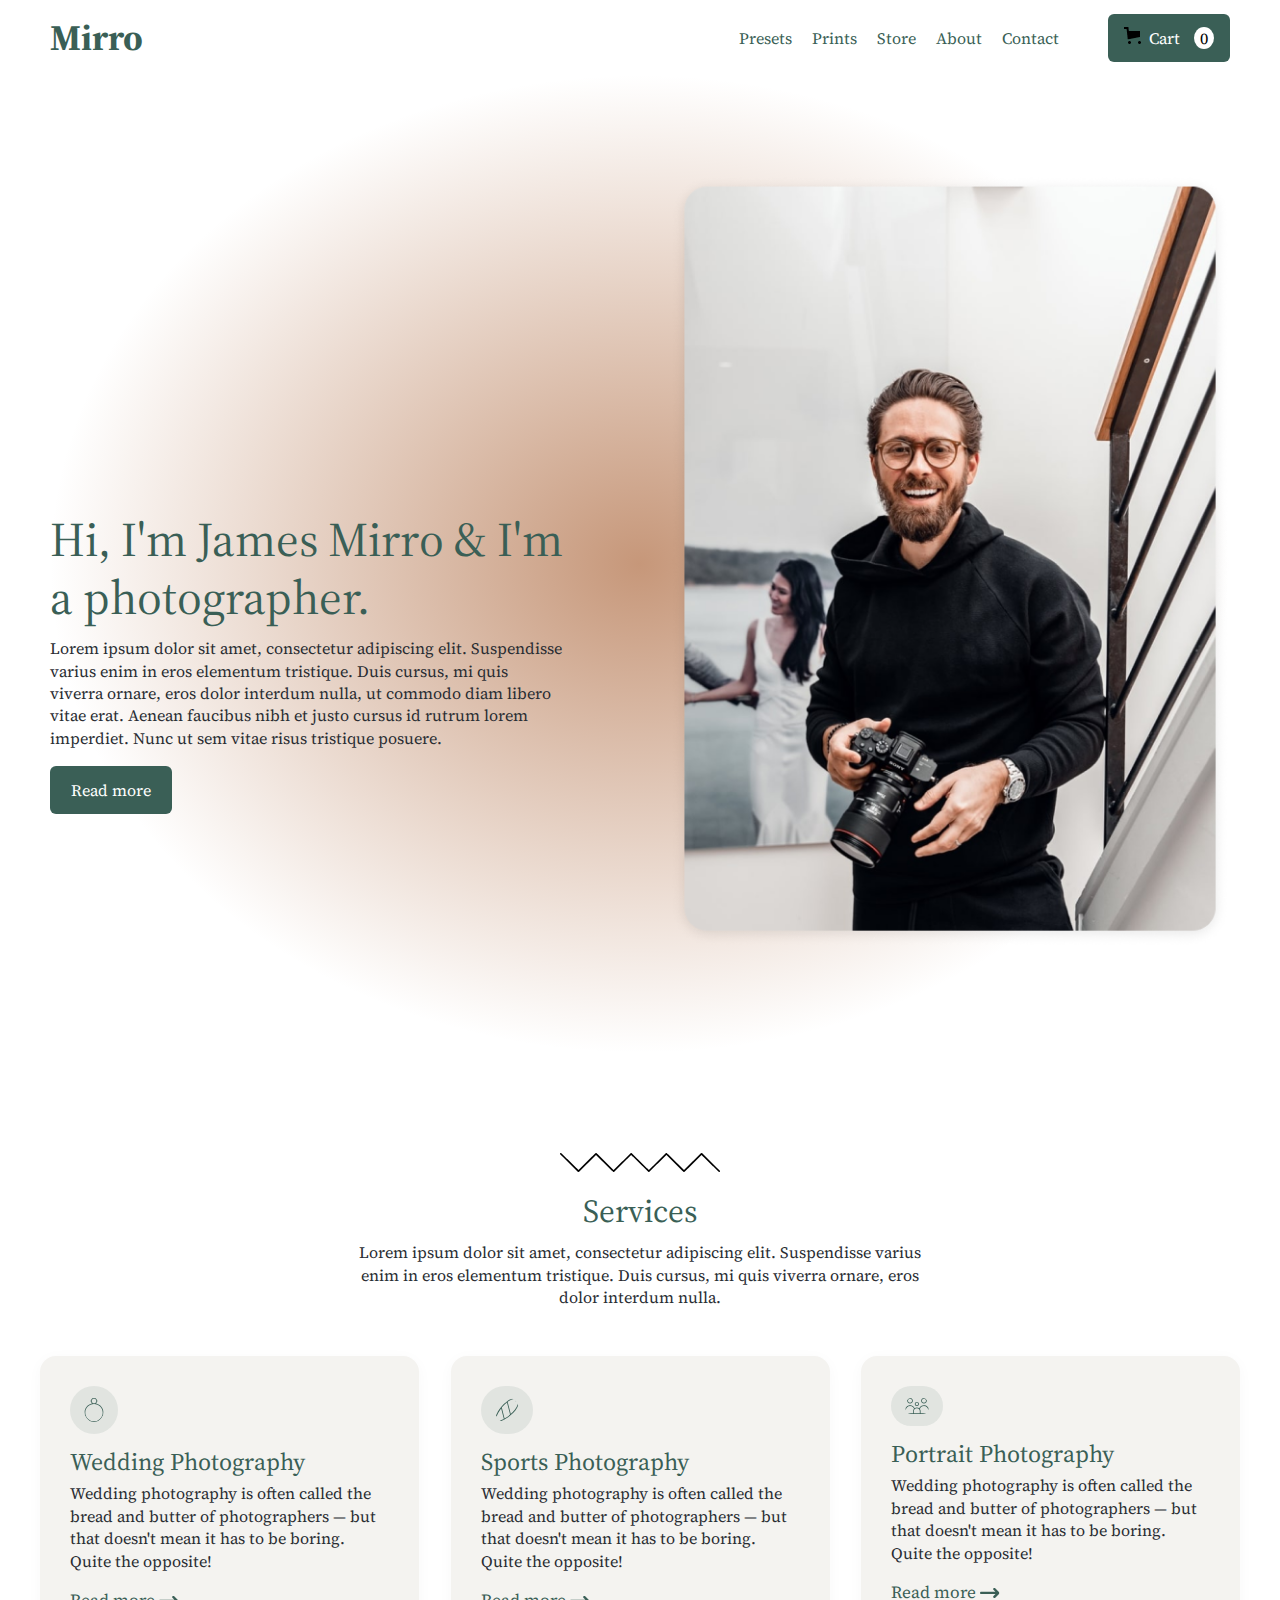
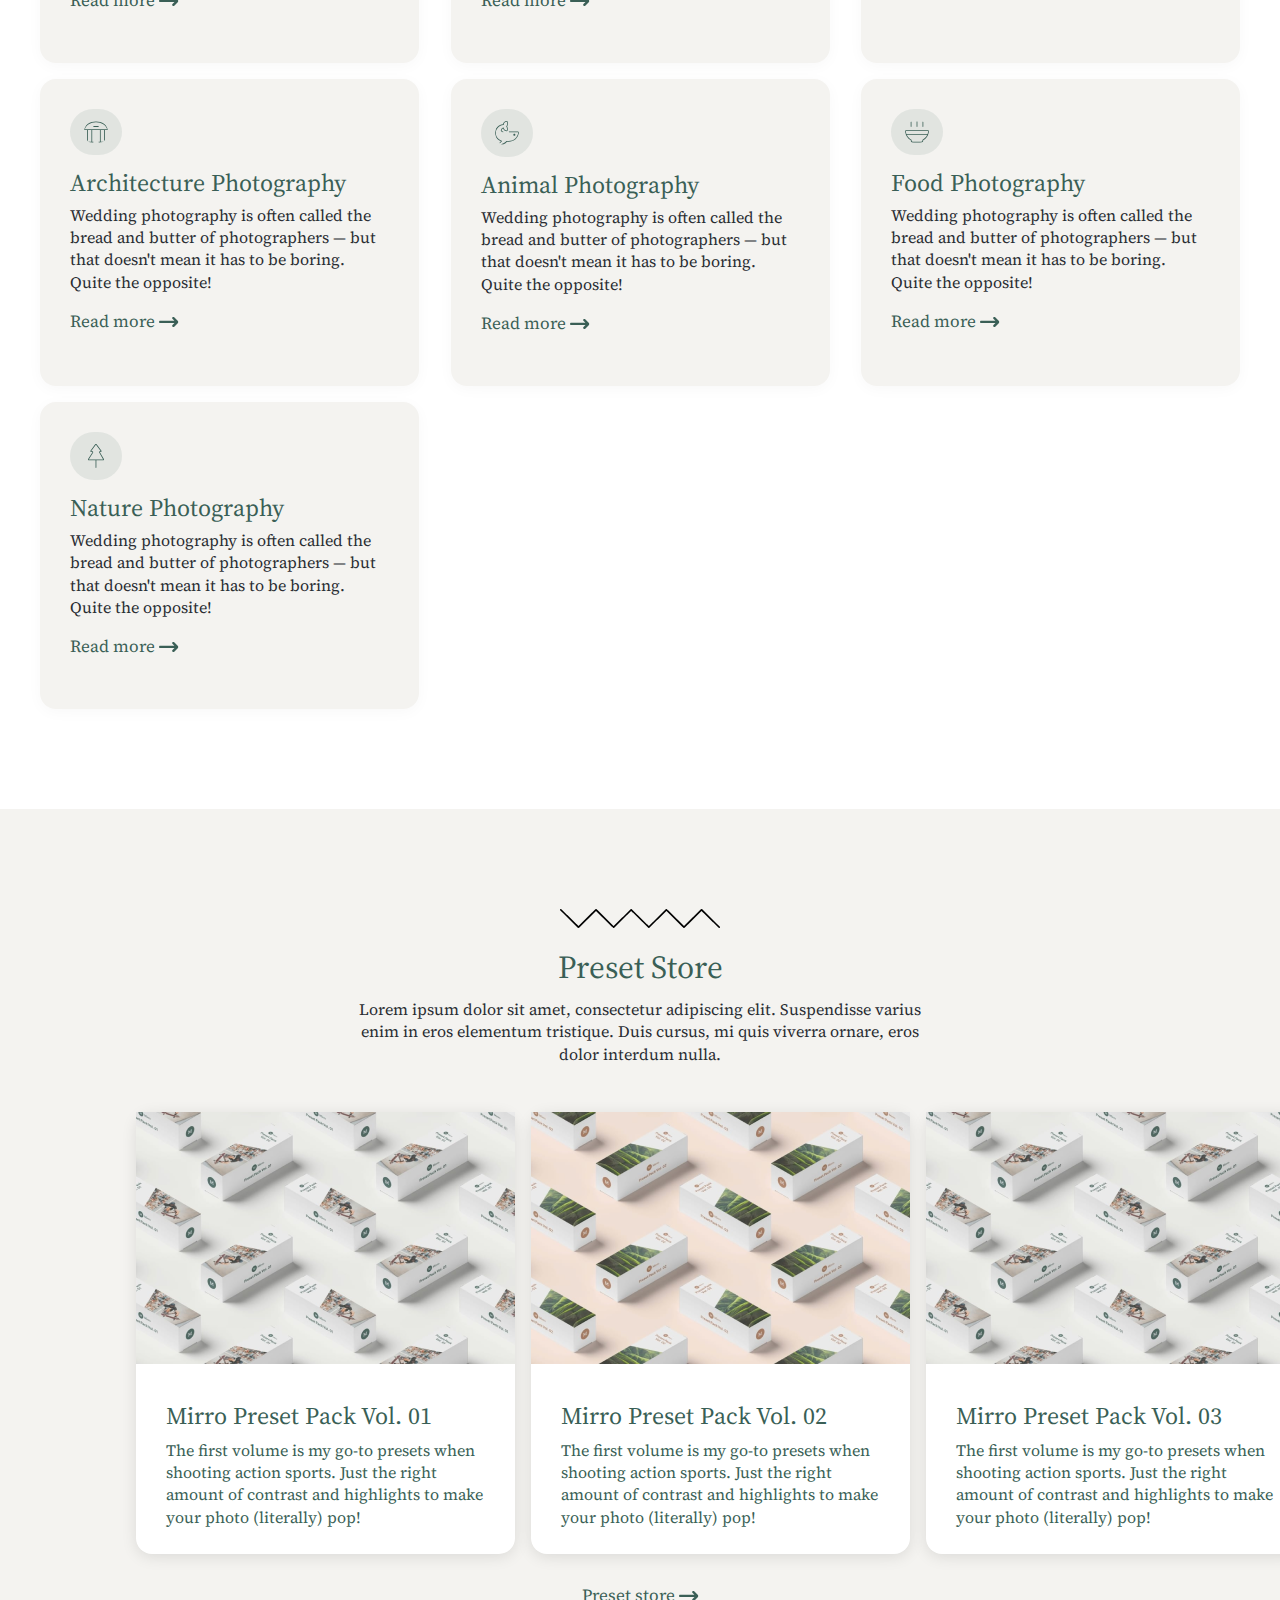
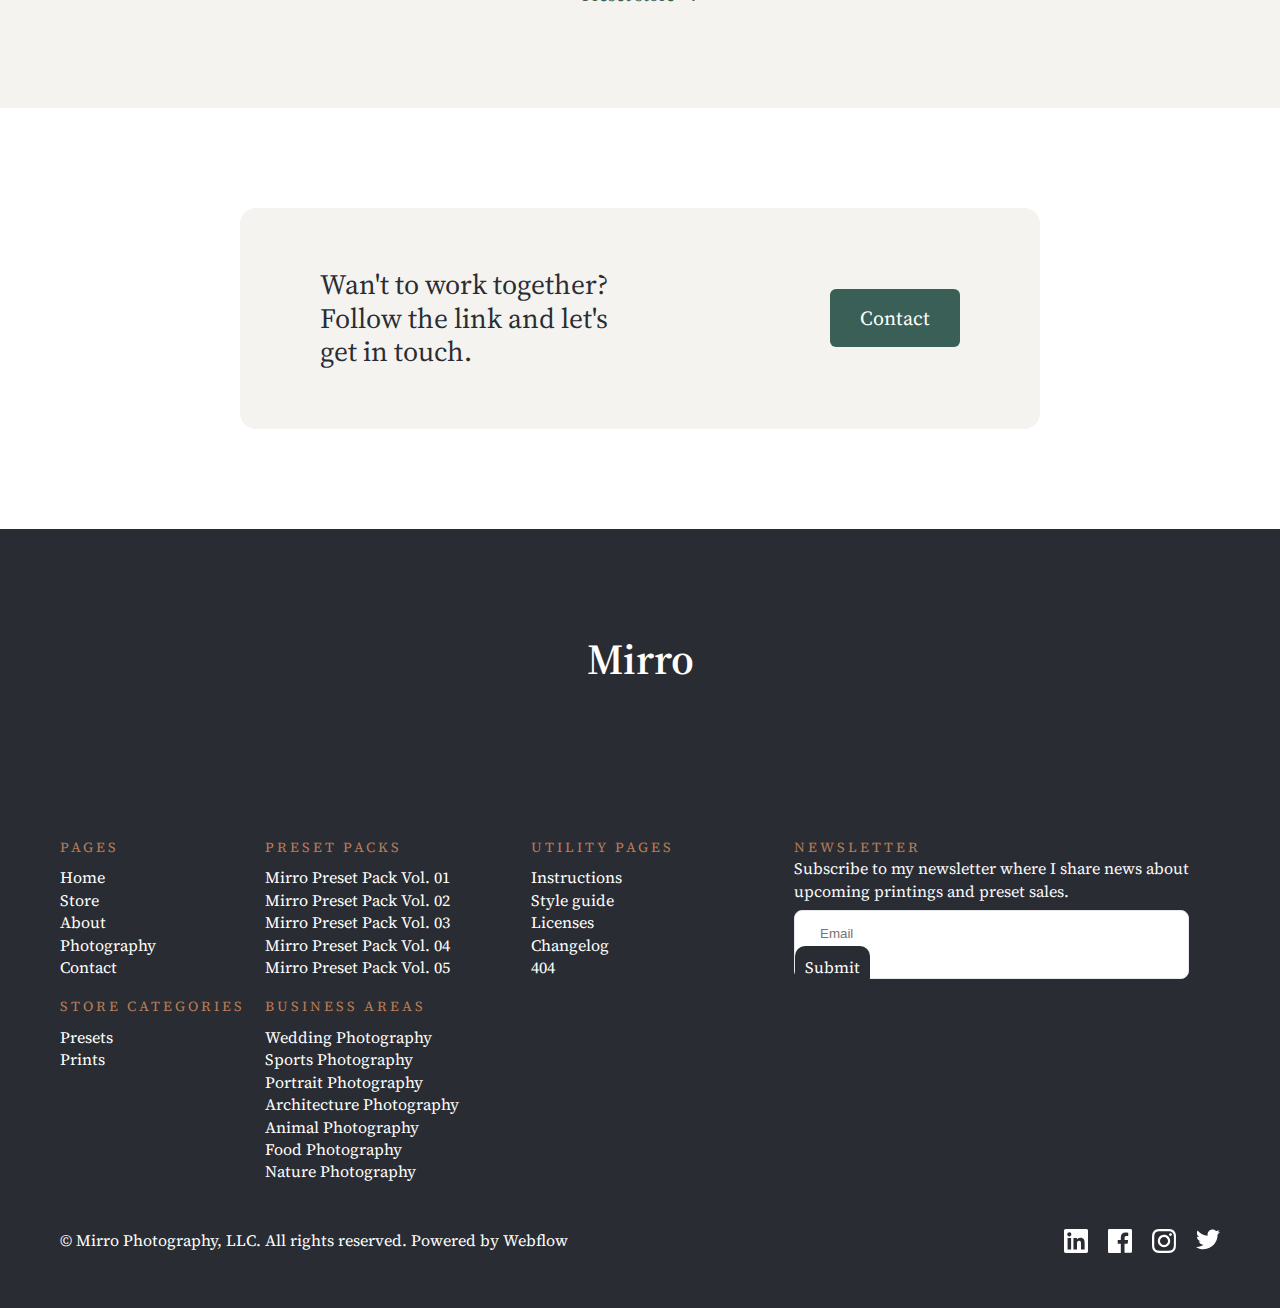
==== index.html @ 20bf705c "first page" ====
<!DOCTYPE html>
<html lang="en">
<head>
    <meta charset="UTF-8">
    <meta http-equiv="X-UA-Compatible" content="IE=edge">
    <meta name="viewport" content="width=device-width, initial-scale=1.0">
    <link rel="stylesheet" href="css/style.css">
    <title>Mirro</title>
</head>
<body>
    
    <div class="header-block wrapper">
        <header class="header-top">
            <div class="logo-txt" title="Mirro - a photographer"><h1>Mirro</h1></div>
            <nav>
                <ul class="menu">
                    <li><a href="#">Presets</a></li>
                    <li><a href="#">Prints</a></li>
                    <li><a href="#">Store</a></li>
                    <li><a href="#">About</a></li>
                    <li><a href="#">Contact</a></li>
                </ul>
            </nav>
            <div class="btn green-btn">
                <a href="#"> <img src="img/icons/cart-icon.png" alt="buy"></a>
                <div class="btn-txt">
                    <h4>Cart</h4>
                    <p>0</p>
                </div>
            </div>
        </header>
        <div class="header-content wrapper">
            <div class="header-content-left">
                <div class="header-content-title">
                    <h1>Hi, I'm James Mirro & I'm a photographer.</h1>
                    <h3>Lorem ipsum dolor sit amet, consectetur adipiscing elit. Suspendisse varius enim in eros elementum tristique. Duis cursus, mi quis viverra ornare, eros dolor interdum nulla, ut commodo diam libero vitae erat. Aenean faucibus nibh et justo cursus id rutrum lorem imperdiet. Nunc ut sem vitae risus tristique posuere.</h3>
                </div>
                <div class="btn green-btn">
                    <a href="#">Read more</a>
                </div>
            </div>
            <div class="header-content-right">
                <div class="header-content-photo"><img src="img/m-photo.png" alt="img"></div>
            </div>
        </div>
    </div>

    <section class="services-block wrapper">
        <div class="services-block-title">
            <div class="services-block-img"><img src="img/icons/line-t.png" alt="line-i"></div>
            <h2>Services</h2>
            <p>Lorem ipsum dolor sit amet, consectetur adipiscing elit. Suspendisse varius enim in eros elementum tristique. Duis cursus, mi quis viverra ornare, eros dolor interdum nulla.</p>
        </div>

        <div class="services-block-cards">
            <div class="services-block-card">
                <div class="card-logo"><img src="img/icons/icon-1.svg" alt="1"></div>
                <div class="card-txt">
                    <h2>Wedding Photography</h2>
                    <p>Wedding photography is often called the bread and butter of photographers — but that doesn't mean it has to be boring. Quite the opposite!</p>
                </div>
                <div class="card-btn">
                    <a href="#">Read more <img src="img/icons/arrow-icon.svg" alt=""></a>
                </div>
            </div>

            <div class="services-block-card">
                <div class="card-logo"><img src="img/icons/icon-2.svg" alt="2"></div>
                <div class="card-txt">
                    <h2>Sports Photography</h2>
                    <p>Wedding photography is often called the bread and butter of photographers — but that doesn't mean it has to be boring. Quite the opposite!</p>
                </div>
                <div class="card-btn">
                    <a href="#">Read more <img src="img/icons/arrow-icon.svg" alt=""></a>
                </div>
            </div>

            <div class="services-block-card">
                <div class="card-logo"><img src="img/icons/icon-3.svg" alt="3"></div>
                <div class="card-txt">
                    <h2>Portrait Photography</h2>
                    <p>Wedding photography is often called the bread and butter of photographers — but that doesn't mean it has to be boring. Quite the opposite!</p>
                </div>
                <div class="card-btn">
                    <a href="#">Read more <img src="img/icons/arrow-icon.svg" alt=""></a>
                </div>
            </div>

            <div class="services-block-card">
                <div class="card-logo"><img src="img/icons/icon-4.svg" alt="4"></div>
                <div class="card-txt">
                    <h2>Architecture Photography</h2>
                    <p>Wedding photography is often called the bread and butter of photographers — but that doesn't mean it has to be boring. Quite the opposite!</p>
                </div>
                <div class="card-btn">
                    <a href="#">Read more <img src="img/icons/arrow-icon.svg" alt=""></a>
                </div>
            </div>

            <div class="services-block-card">
                <div class="card-logo"><img src="img/icons/icon-5.svg" alt="5"></div>
                <div class="card-txt">
                    <h2>Animal Photography</h2>
                    <p>Wedding photography is often called the bread and butter of photographers — but that doesn't mean it has to be boring. Quite the opposite!</p>
                </div>
                <div class="card-btn">
                    <a href="#">Read more <img src="img/icons/arrow-icon.svg" alt=""></a>
                </div>
            </div>

            <div class="services-block-card">
                <div class="card-logo"><img src="img/icons/icon-6.svg" alt="6"></div>
                <div class="card-txt">
                    <h2>Food Photography</h2>
                    <p>Wedding photography is often called the bread and butter of photographers — but that doesn't mean it has to be boring. Quite the opposite!</p>
                </div>
                <div class="card-btn">
                    <a href="#">Read more <img src="img/icons/arrow-icon.svg" alt=""></a>
                </div>
            </div>

            <div class="services-block-card">
                <div class="card-logo"><img src="img/icons/icon-7.svg" alt="7"></div>
                <div class="card-txt">
                    <h2>Nature Photography</h2>
                    <p>Wedding photography is often called the bread and butter of photographers — but that doesn't mean it has to be boring. Quite the opposite!</p>
                </div>
                <div class="card-btn">
                    <a href="#">Read more <img src="img/icons/arrow-icon.svg" alt=""></a>
                </div>
            </div>








        </div>
    </section>

    <section class="store-block">
        <div class="store-block-title">
            <div class="services-block-img"><img src="img/icons/line-t.png" alt="line-i"></div>
            <h2>Preset Store</h2>
            <p>Lorem ipsum dolor sit amet, consectetur adipiscing elit. Suspendisse varius enim in eros elementum tristique. Duis cursus, mi quis viverra ornare, eros dolor interdum nulla.</p>
        </div>
        <div class="store-block-cards">
            <div class="store-block-card">
                <div class="card-img"><img src="img/preset-img.png" alt="img"></div>
                <div class="card-subtitle">
                    <h2>Mirro Preset Pack Vol. 01</h2>
                    <p>The first volume is my go-to presets when shooting action sports. Just the right amount of contrast and highlights to make your photo (literally) pop!</p>
                </div>
            </div>

            <div class="store-block-card">
                <div class="card-img"><img src="img/preset-img2.png" alt="img"></div>
                <div class="card-subtitle">
                    <h2>Mirro Preset Pack Vol. 02</h2>
                    <p>The first volume is my go-to presets when shooting action sports. Just the right amount of contrast and highlights to make your photo (literally) pop!</p>
                </div>
            </div>

            <div class="store-block-card">
                <div class="card-img"><img src="img/preset-img.png" alt="img"></div>
                <div class="card-subtitle">
                    <h2>Mirro Preset Pack Vol. 03</h2>
                    <p>The first volume is my go-to presets when shooting action sports. Just the right amount of contrast and highlights to make your photo (literally) pop!</p>
                </div>
            </div>




        </div>
        <div class="store-block-btn">
            <a href="#">Preset store <img src="img/icons/arrow-icon.svg" alt=""></a>
        </div>
    

    </section>

    <section class="contact-block wrapper">
        <div class="contact-item">
            <div class="contact-item-txt">
                <h2>Wan't to work together? Follow the link and let's get in touch.</h2>
            </div>
            <div class="contact-btn">
                <a href="#">Contact</a>
            </div>
        </div>
    </section>

    <footer class="footer-block">
        <div class="footer-top wrapper">
            <h1>Mirro</h1>
        
        <div class="footer-content wrapper">
            <div class="footer-content">
                <div class="row">
                    <div class="col">
                        <div class="pages">
                            <h3>Pages</h3>
                            <ul>
                                <a href="#">Home</a>
                                <a href="#">Store</a>
                                <a href="#">About</a>
                                <a href="#">Photography</a>
                                <a href="#">Contact</a>
                            </ul>
                        </div>

                        <div class="store">
                            <h3>Store categories</h3>
                            <ul>
                                <a href="#">Presets</a>
                                <a href="#">Prints</a>
                            </ul>
                        </div>
                    </div>
                </div>

                <div class="row">
                    <div class="col">
                        <div class="pages">
                            <h3>Preset packs</h3>
                            <ul>
                                <a href="#">Mirro Preset Pack Vol. 01</a>
                                <a href="#">Mirro Preset Pack Vol. 02</a>
                                <a href="#">Mirro Preset Pack Vol. 03</a>
                                <a href="#">Mirro Preset Pack Vol. 04</a>
                                <a href="#">Mirro Preset Pack Vol. 05</a>
                            </ul>
                        </div>

                        <div class="store">
                            <h3>Business Areas</h3>
                            <ul>
                                <a href="#">Wedding Photography</a>
                                <a href="#">Sports Photography</a>
                                <a href="#">Portrait Photography</a>
                                <a href="#">Architecture Photography</a>
                                <a href="#">Animal Photography</a>
                                <a href="#">Food Photography</a>
                                <a href="#">Nature Photography</a>
                            </ul>
                        </div>
                    </div>
                </div>

                <div class="row">
                    <div class="col">
                        <div class="pages">
                            <h3>Utility Pages</h3>
                            <ul>
                                <a href="#">Instructions</a>
                                <a href="#">Style guide</a>
                                <a href="#">Licenses</a>
                                <a href="#">Changelog</a>
                                <a href="#">404</a>
                            </ul>
                        </div>
                    </div>
                </div>

                <div class="footer-content-search">
                    <div class="search-title">
                        <h2>Newsletter</h2>
                        <p>Subscribe to my newsletter where I share news about <br> upcoming printings and preset sales.</p>
                    </div>
                    <div class="search-btn">
                        <form action="get">
                            <input type="email" name="email" placeholder="Email">
                            <a>Submit</a>
                        </form>
                    </div>
                </div>

            </div>
        </div>
        <div class="footer-content-bottom wrapper">
            <h4>© Mirro Photography, LLC. All rights reserved. Powered by Webflow</h4>
            <div class="footer-links">
                <a href="#"><img src="/img/icons/linkidin.svg" alt="1"></a>
                <a href="#"><img src="/img/icons/fb.svg" alt="2"></a>
                <a href="#"><img src="/img/icons/inst.svg" alt="3"></a>
                <a href="#"><img src="/img/icons/twitter.svg" alt="4"></a>
            </div>
        </div>
    </div>
    </footer>

</body>
</html>
---- css/style.css ----
@import url('https://fonts.googleapis.com/css2?family=Source+Serif+Pro:wght@400;600;700&display=swap');

*,
*::after,
*::before {
    margin: 0;
    padding: 0;
    box-sizing: border-box;
}

body {
    font-family: 'Source Serif Pro', serif;
}

a {
    text-decoration: none;
    color: #FFFFFF;
}

ul, li {
    list-style: none;
}

.wrapper {
    max-width: 1200px;
    margin: 0 auto;
    padding: 0 10px;
}

.header-block {
    background: #fff;
}

.header-top {
    display: flex;
    justify-content: space-between;
    align-items: center;
    padding: 13px 0;
}

.logo-txt h1 {
    color: #3A5F56;
    font-weight: 700;
    font-size: 36px;
    cursor: pointer;
}

nav ul {
    display: flex;
    justify-content: space-between;
    gap: 20px;
    padding: 0 30px 0 577px;
}
li a {
    font-weight: 400;
    font-size: 16px;
    line-height: 16px;
    color: #3A5F56;
}

.btn {
    display: flex;
    justify-content: center;
    align-items: center;
    padding: 13px 18px;
    cursor: pointer;
    max-width: 122px;
    color: #fff;

}

.btn-txt {
    display: flex;
    align-items: center;
    margin-left: 8px;
    gap: 14px;
}

.btn-txt h4 {
    font-weight: 400;
    font-size: 16px;
    line-height: 22px;
}

.btn-txt p {
    color: #000;
    background-color: #FFFFFF;
    border-radius: 100%;
    padding: 0 6px;
}


.green-btn {
    color: #fff;
    background: #3A5F56;
    border-radius: 6px;
    
}

/*header-cont*/


.header-content {
    display: flex;
    justify-content: space-between;
    background: radial-gradient(50% 50% at 50% 50%, rgba(184, 125, 88, 0.8) 0%, rgba(184, 125, 88, 0) 100%);
    padding: 100px 0;
}

.header-content-left, header-content-right {
    width: 45%;
    margin-right: 9%;
}

.header-content-left h1 {
    padding-top: 336px;
    font-weight: 400;
    font-size: 48px;
    line-height: 120%;
    color: #3A5F56;
}

.header-content-left h3 {
    padding-top: 11px;
    padding-bottom: 17px;
    font-weight: 400;
    font-size: 16px;
    line-height: 140%;
    color: #292C32;
}

.header-content-right img {
    max-height: 773px;
}

/*Services*/

.services-block {
    background: #fff;
    padding: 100px 0;
}

.services-block-img {
    margin: 0 auto;
}

.services-block-title, .store-block-title {
    display: flex;
    flex-direction: column;
    align-items: center;
}

.services-block-title h2, .store-block-title h2 {
    margin-top: 15px;
    font-weight: 400;
    font-size: 32px;
    line-height: 120%;
    text-align: center;
    color: #3A5F56;
}

.services-block-title p, .store-block-title p {
    margin-top: 11px;
    font-weight: 400;
    font-size: 16px;
    line-height: 140%;
    text-align: center;
    color: #292C32;
    max-width: 590px;
}

.services-block-cards {
    display: flex;
    justify-content: space-between;
    gap: 16px;
    flex-wrap: wrap;
    margin-top: 47px;
    
}

.services-block-card {
    max-width: 379px;
    display: flex;
    flex-direction: column;
    background: #F4F3F0;
    padding: 30px 30px 50px 30px;
    box-shadow: 0px 3px 15px rgba(0, 0, 0, 0.03);
    border-radius: 16px;
}

.card-logo img {
    padding: 12px 14px;
    background: rgba(58, 95, 86, 0.1);
    border-radius: 24px;
}

.card-txt h2 {
    padding-top: 9px;
    font-weight: 400;
    font-size: 24px;
    line-height: 120%;
    color: #3A5F56;
}

.card-txt p {
    padding-top: 6px;
    font-weight: 400;
    font-size: 16px;
    line-height: 140%;
    color: #292C32;
}
.card-btn {
    padding-top: 17px;
}

.card-btn a, .store-block-btn a {
    font-weight: 400;
    font-size: 17px;
    line-height: 140%;
    color: #3A5F56;
}

/*Store*/

.store-block {
    padding: 100px 136px;
    background: #F4F3F0;
}

.store-block-cards {
    display: flex;
    justify-content: space-between;
    gap: 16px;
}

.store-block-card {
    margin-top: 47px;
    max-width: 379px;
    background: #FFFFFF;
    box-shadow: 0px 3px 15px rgba(0, 0, 0, 0.1);
    border-radius: 16px;
    cursor: pointer;
}

.card-subtitle {
    padding: 30px 30px 26px 30px;
}

.card-subtitle h2 {
    font-weight: 400;
    font-size: 24px;
    line-height: 140%;
    color: #3A5F56;
}

.card-subtitle p {
    margin-top: 6px;
    font-weight: 400;
    font-size: 16px;
    line-height: 140%;
    color: #3A5F56;
}

.store-block-btn {
    margin-top: 30px;
    text-align: center;
}

/*Contact*/

.contact-block {
    padding: 100px 0;
}

.contact-item {
    margin: 0 auto;
    display: flex;
    justify-content: space-between;
    align-items: center;
    background: #F4F3F0;
    border-radius: 16px;
    max-width: 800px;
    padding: 60px 80px;
}

.contact-item-txt h2 {
    font-weight: 400;
    font-size: 28px;
    line-height: 120%;
    color: #292C32;
    max-width: 313px;
}

.contact-btn {
    color: #fff;
    background: #3A5F56;
    border-radius: 6px;
    padding: 15px 30px;
    cursor: pointer;
}

.contact-btn a {
    color: #FFFFFF;
    font-weight: 400;
    font-size: 20px;
    line-height: 140%;
    text-align: center;
    
}

/*footer*/

.footer-block {
    background: #292C32;
    padding: 100px 0 50px 0;
}

.footer-top h1 {
    color: #FFFFFF;
    font-size: 43px;
    font-weight: 600;
    text-align: center;
}

.footer-content {
    margin-top: 75px;
    display: flex;
    gap: 20px;
}

.row {
    display: flex;
    
}

.col ul {
    display: flex;
    flex-direction: column;
    padding-bottom: 19px;
    padding-right: 52px;
}

footer h3 {
    padding-bottom: 9px;
    font-weight: 400;
    font-size: 14px;
    line-height: 140%;
    letter-spacing: 3px;
    text-transform: uppercase;
    color: #B87D58;
}

footer ul a {
    font-weight: 400;
    font-size: 16px;
    line-height: 140%;
    color: #FFFFFF;
}

.footer-content-search {
    margin-left: 100px;
}

.search-title h2 {
    font-weight: 400;
    font-size: 14px;
    line-height: 140%;
    letter-spacing: 3px;
    text-transform: uppercase;
    color: #B87D58;
}

.search-title p {
    font-weight: 400;
    font-size: 16px;
    line-height: 140%;
    color: #FAFAFC;
}

.search-btn {
    margin-top: 8px;
    width: 100%;
    background: #fff;
    border: 1px solid #E5E7EB;
    border-radius: 8px;
}

.search-btn input {
    outline: none;
    width: 80%;
    border: transparent;
    border-radius: 8px;
    padding: 15px 10px 15px 25px;
}

.search-btn a {
    background: #292C32;
    border-radius: 10px;
    color: #FFFFFF;
    padding: 10px 10px;
    cursor: pointer;
}

.footer-content-bottom {
    margin-top: 27px;
    display: flex;
    justify-content: space-between;
}

.footer-content-bottom h4 {
    font-weight: 400;
    font-size: 16px;
    line-height: 140%;
    color: #FFFFFF;
}

.footer-links {
    display: flex;
    gap: 20px;
}
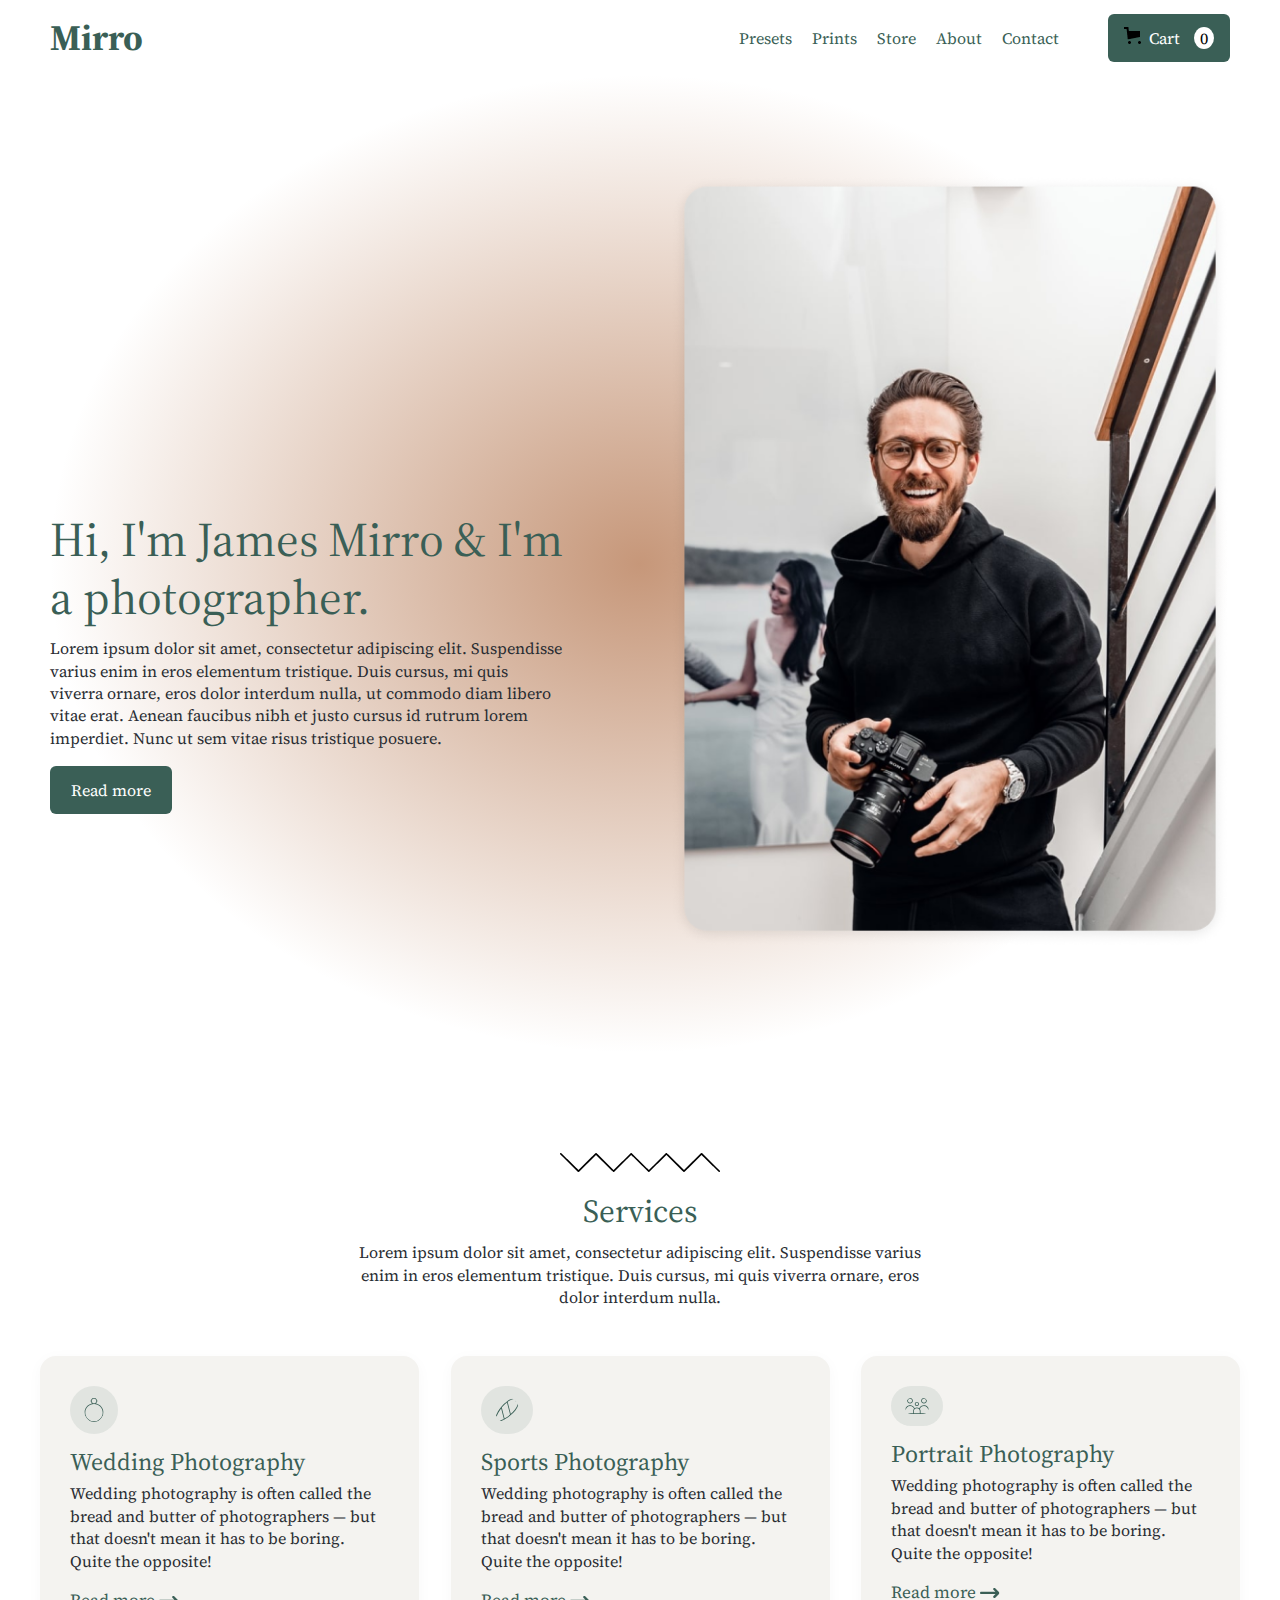
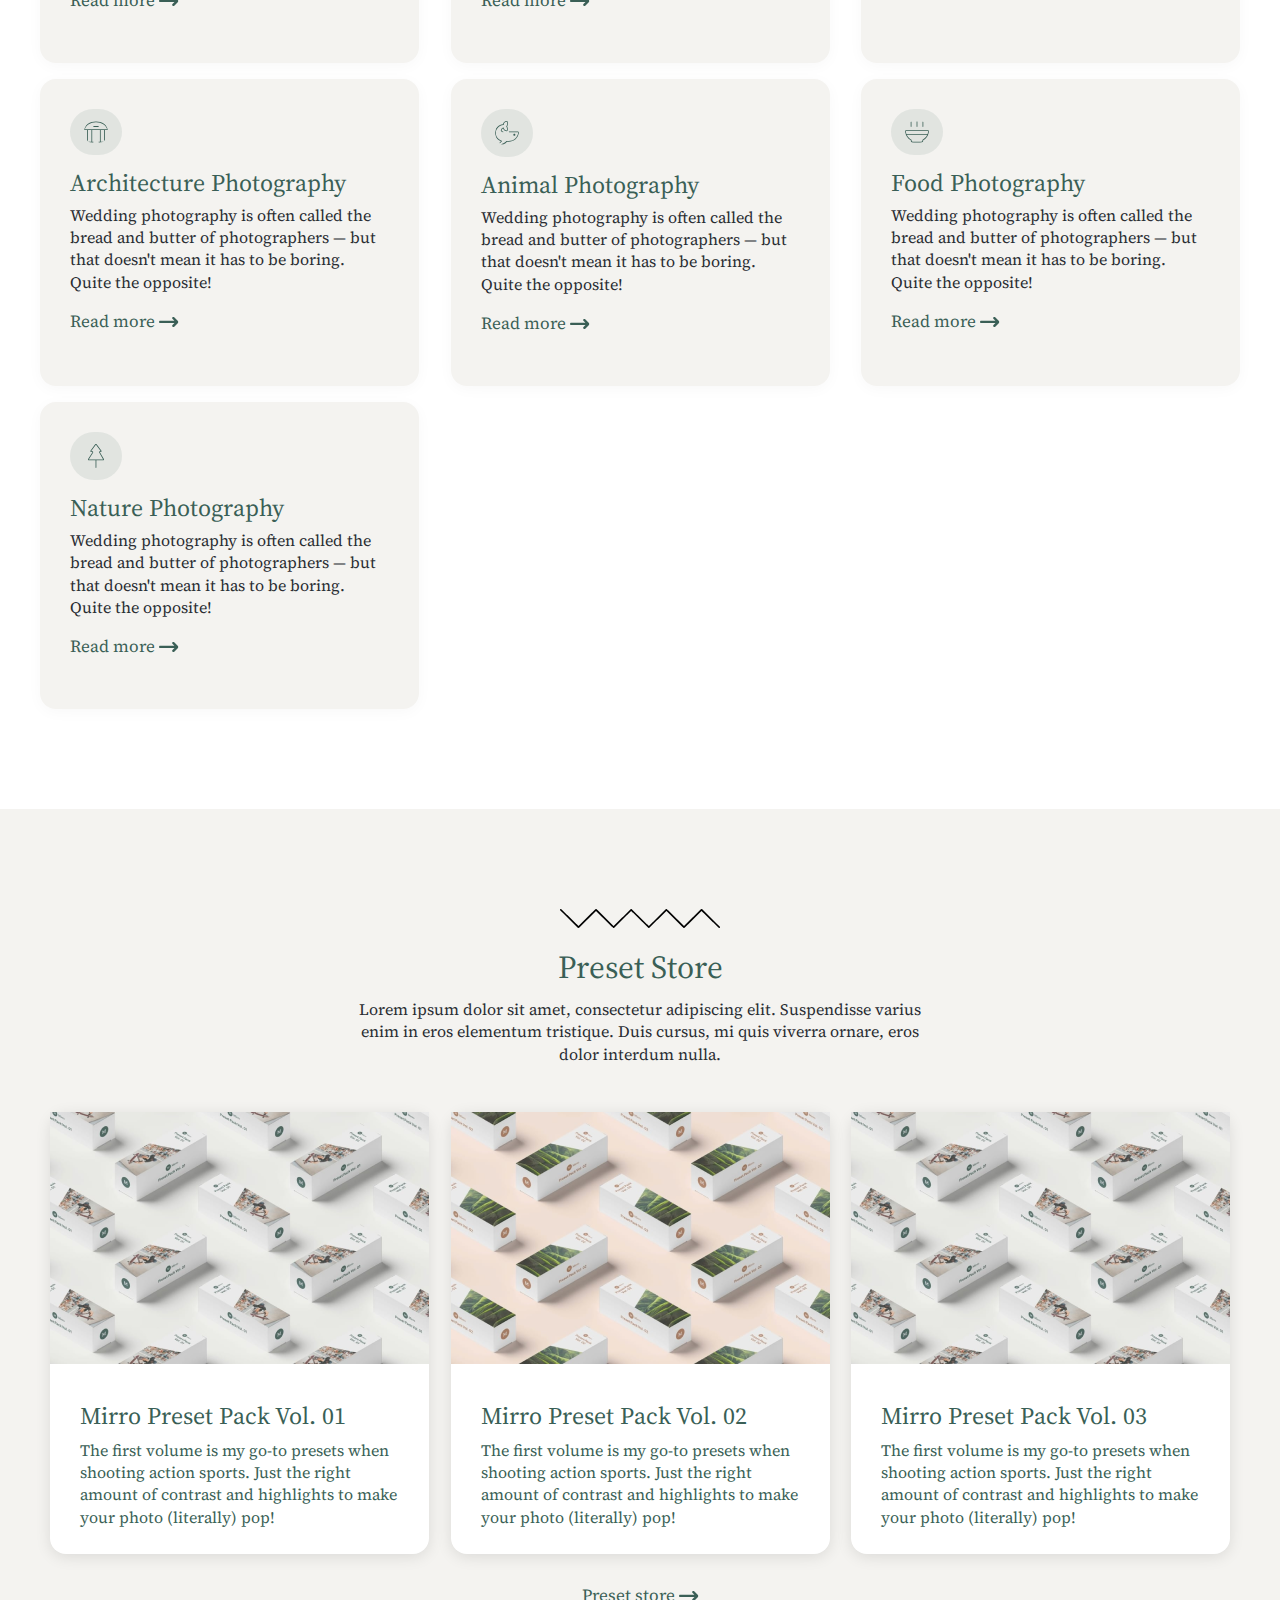
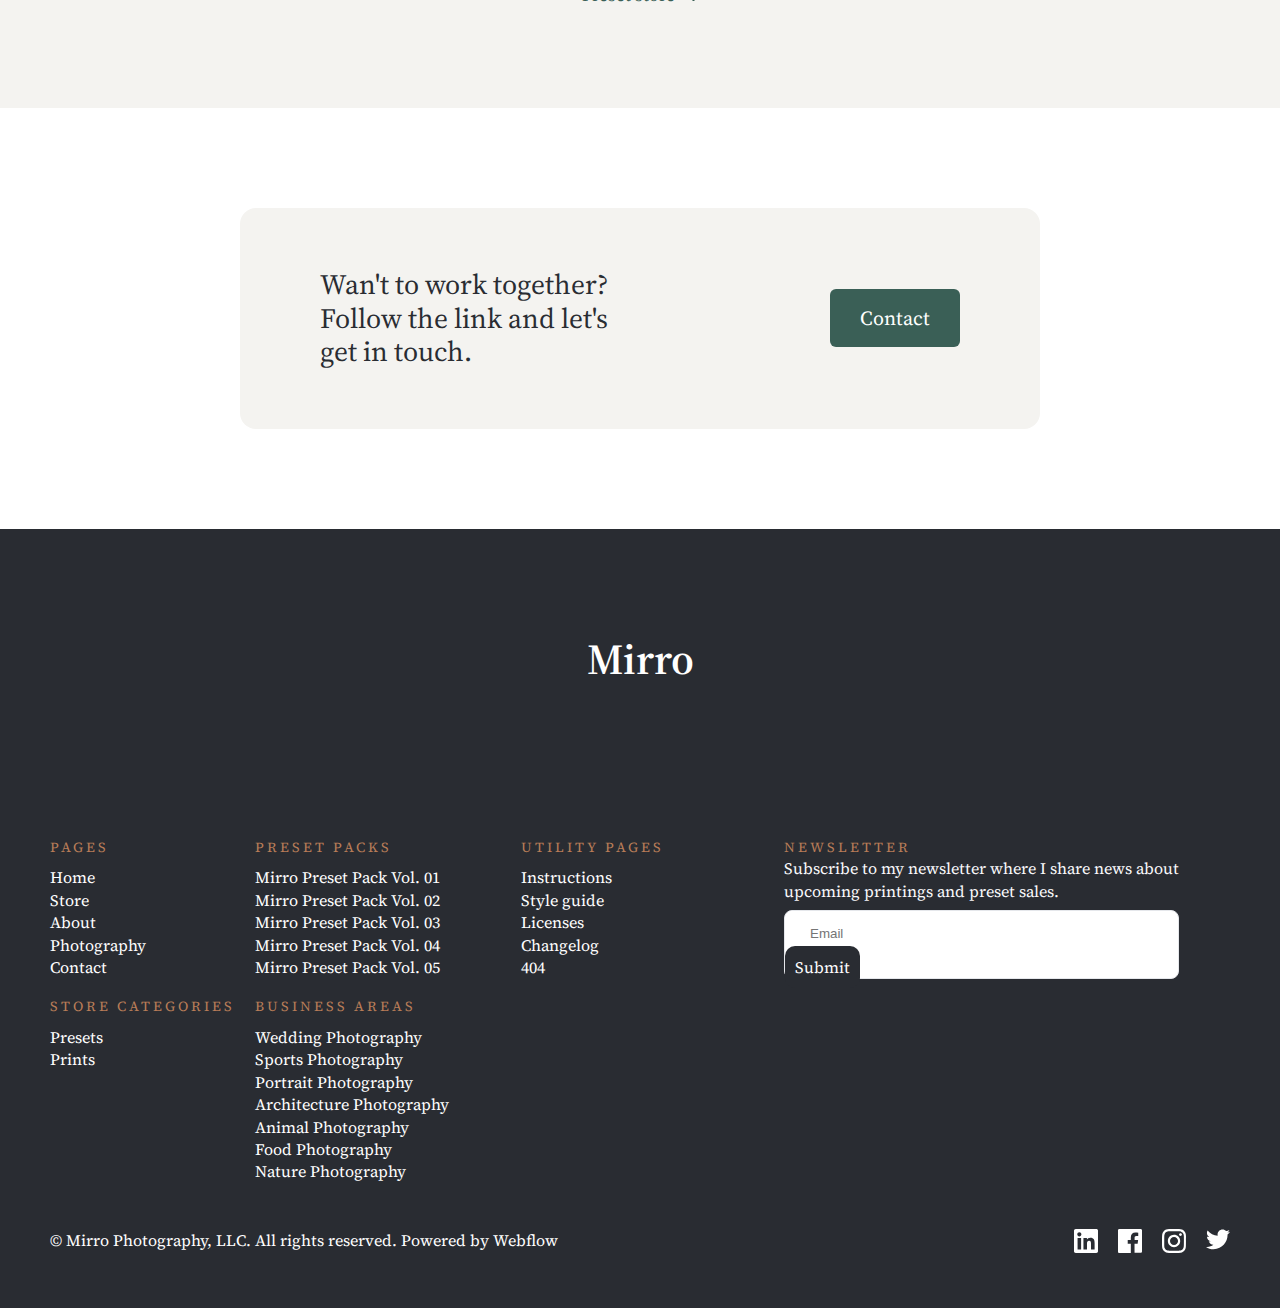
==== commit badce2d3: "adaptiv" ====
--- a/index.html
+++ b/index.html
@@ -5,6 +5,7 @@
     <meta http-equiv="X-UA-Compatible" content="IE=edge">
     <meta name="viewport" content="width=device-width, initial-scale=1.0">
     <link rel="stylesheet" href="css/style.css">
+    <link rel="stylesheet" href="css/adaptiv.css">
     <title>Mirro</title>
 </head>
 <body>
@@ -29,6 +30,7 @@
                 </div>
             </div>
         </header>
+
         <div class="header-content wrapper">
             <div class="header-content-left">
                 <div class="header-content-title">
@@ -45,6 +47,8 @@
         </div>
     </div>
 
+    
+
     <section class="services-block wrapper">
         <div class="services-block-title">
             <div class="services-block-img"><img src="img/icons/line-t.png" alt="line-i"></div>
@@ -129,24 +133,16 @@
                     <a href="#">Read more <img src="img/icons/arrow-icon.svg" alt=""></a>
                 </div>
             </div>
-
-
-
-
-
-
-
-
         </div>
     </section>
-
-    <section class="store-block">
+    
+    <section class="store-block ">
         <div class="store-block-title">
             <div class="services-block-img"><img src="img/icons/line-t.png" alt="line-i"></div>
             <h2>Preset Store</h2>
             <p>Lorem ipsum dolor sit amet, consectetur adipiscing elit. Suspendisse varius enim in eros elementum tristique. Duis cursus, mi quis viverra ornare, eros dolor interdum nulla.</p>
         </div>
-        <div class="store-block-cards">
+        <div class="store-block-cards wrapper">
             <div class="store-block-card">
                 <div class="card-img"><img src="img/preset-img.png" alt="img"></div>
                 <div class="card-subtitle">
@@ -170,16 +166,10 @@
                     <p>The first volume is my go-to presets when shooting action sports. Just the right amount of contrast and highlights to make your photo (literally) pop!</p>
                 </div>
             </div>
-
-
-
-
         </div>
         <div class="store-block-btn">
             <a href="#">Preset store <img src="img/icons/arrow-icon.svg" alt=""></a>
         </div>
-    
-
     </section>
 
     <section class="contact-block wrapper">
@@ -193,8 +183,9 @@
         </div>
     </section>
 
+
     <footer class="footer-block">
-        <div class="footer-top wrapper">
+        <div class="footer-top">
             <h1>Mirro</h1>
         
         <div class="footer-content wrapper">
@@ -292,5 +283,6 @@
     </div>
     </footer>
 
+ 
 </body>
 </html>--- a/css/style.css
+++ b/css/style.css
@@ -223,7 +223,7 @@
 /*Store*/
 
 .store-block {
-    padding: 100px 136px;
+    padding: 100px 0;
     background: #F4F3F0;
 }
 
@@ -417,4 +417,7 @@
 .footer-links {
     display: flex;
     gap: 20px;
-}+}
+
+
+@media (max-width: )--- a/css/adaptiv.css
+++ b/css/adaptiv.css
@@ -0,0 +1,305 @@
+@media (max-width: 1024px) {
+
+    .wrapper {
+        padding: 0 50px;
+    }
+
+    .header-top {
+    display: flex;
+    flex-direction: column;
+    align-items: center;
+    justify-content: center;
+    }
+    
+    nav ul {
+        display: flex;
+        align-items: center;
+        padding: 20px 0 25px 0;
+        margin: 0 auto;
+    }
+
+    .header-content {
+        display: flex;
+        padding: 20px 0;
+    }
+
+    .header-content-left, header-content-right {
+        width: 50%;
+    }
+
+    .header-content-left h1 {
+        padding-top: 90px;
+        font-weight: 400;
+        font-size: 48px;
+        line-height: 120%;
+        color: #3A5F56;
+    }
+
+    .header-content-right img {
+        max-height: 473px;
+    }
+
+    .services-block-title {
+        padding-top: 45px;
+    }
+
+    .services-block-cards {
+        display: flex;
+        justify-content: center;
+        gap: 16px;
+        flex-wrap: wrap;
+        margin-top: 37px;
+        padding: 50px 0;
+    }
+
+    .store-block-cards {
+        display: flex;
+        flex-direction: column;
+        align-items: center;
+    }
+
+    .store-block-card {
+        max-width: 450px;
+    }
+
+    .store-block-card img {
+        width: 100%;
+    }
+
+    .contact-item {
+        max-width: 100%;
+        margin: 40px 0;
+    }
+
+    .contact-item-txt h2 {
+        max-width: 450px;
+    }
+
+    .footer-block {
+        padding: 25px 0;
+    }
+
+    .footer-content {
+        margin-top: 20px;
+    }
+
+    .footer-content-search {
+        margin-left: 30px;
+    }
+
+    .search-btn input {
+        width: 70%;
+    }
+
+
+
+}
+
+
+@media (max-width: 768px) {
+
+    .header-content {
+        background: radial-gradient(30% 30% at 70% 70%, rgba(184, 125, 88, 0.8) 0%, rgba(184, 125, 88, 0) 100%);
+    }
+
+    .header-content-left h1 {
+        font-weight: 400;
+        font-size: 34px;
+        line-height: 100%;
+        color: #3A5F56;
+        padding-top: 0;
+    }
+
+    .header-content-right img {
+        max-width: 250px;
+    }
+
+    .store-block {
+        padding: 50px 0;
+    }
+    
+    .store-block-card {
+        max-width: 370px;
+    }
+
+    .col {
+        display: flex;
+        flex-direction: row;
+    }
+
+    .footer-content-search {
+        margin: 0;
+    }
+
+    .footer-content {
+        display: flex;
+        flex-direction: column;
+    }
+
+    .search-btn {
+        width: 60%;
+    }
+
+    .search-btn input {
+        width: 80%;
+    }
+
+    .contact-item {
+        padding: 60px 70px;
+    }
+
+    .contact-item-txt h2 {
+        font-size: 25px;
+        margin-right: 20px;
+    }
+}
+
+@media (max-width: 450px) and (min-width: 320px){
+
+    .wrapper {
+        padding: 0 10px;
+    }
+
+    .header-content {
+        display: flex;
+        flex-direction: column;
+    }
+
+    .header-content-left, header-content-right {
+        width: 100%;
+        margin-top: 15px;
+    }
+
+    .header-content-left h1 {
+        font-weight: 400;
+        font-size: 24px;
+        line-height: 100%;
+        color: #3A5F56;
+        padding-top: 0;
+        text-align: center;
+    }
+
+    .header-content-left h3 {
+        padding-top: 11px;
+        padding-bottom: 20px;
+        font-size: 16px;
+        line-height: 115%;
+        color: #292C32;
+    }
+
+    .header-content-right {
+        margin: 0 auto;
+    }
+
+    .header-content-right img {
+        margin-top: 20px;
+    }
+
+    .btn {
+        margin: 0 auto;
+        padding: 8px 10px;
+    }
+
+    .btn-txt h4 {
+        font-size: 14px;
+    }
+
+    .header-content {
+        background: radial-gradient(45% 30% at 50% 70%, rgba(184, 125, 88, 0.8) 0%, rgba(184, 125, 88, 0) 100%);
+    }
+
+    .services-block-title h2, .store-block-title h2 {
+        font-size: 26px;
+    }
+    
+    .services-block-title p, .store-block-title p {
+        margin-top: 10px;
+        font-size: 14px;
+        line-height: 110%;
+        text-align: center;
+        color: #292C32;
+    }
+
+    .services-block-cards {
+        margin: 0;
+    }
+
+    .services-block-card {
+        max-width: 340px;
+        padding: 30px;
+    }
+
+    .card-txt h2 {
+        font-size: 20px;
+    }
+
+    .card-txt p {
+        font-size: 14px;
+        line-height: 130%;
+    }
+
+    .card-btn a, .store-block-btn a {
+        font-size: 15px;
+        line-height: 110%;
+    }
+
+    .store-block {
+        padding: 50px 0;
+    }
+
+    .store-block-card {
+        max-width: 350px;
+    }
+
+    .card-subtitle {
+        padding: 20px;
+    }
+
+    .card-subtitle h2 {
+        font-size: 22px;
+    }
+    
+    .card-subtitle p {
+        font-size: 15px;
+        line-height: 135%;
+    }
+
+    .contact-item {
+        display: flex;
+        flex-direction: column;
+        padding: 20px;
+    }
+
+    .contact-item-txt h2 {
+        font-size: 25px;
+        margin: 0;
+    }
+
+    .contact-btn {
+        margin-top: 15px;
+        padding: 10px 15px
+    }
+
+    .contact-btn a {
+        font-size: 16px;
+    }
+
+    .footer-top h1 {
+        padding-top: 20px;
+        font-size: 34px;
+        font-weight: 500;
+    }
+
+    .search-btn {
+        width: 100%;
+    }
+
+    .search-btn input {
+        width: 75%;
+    }
+
+    .footer-content-bottom {
+        padding-bottom: 25px;
+    }
+
+}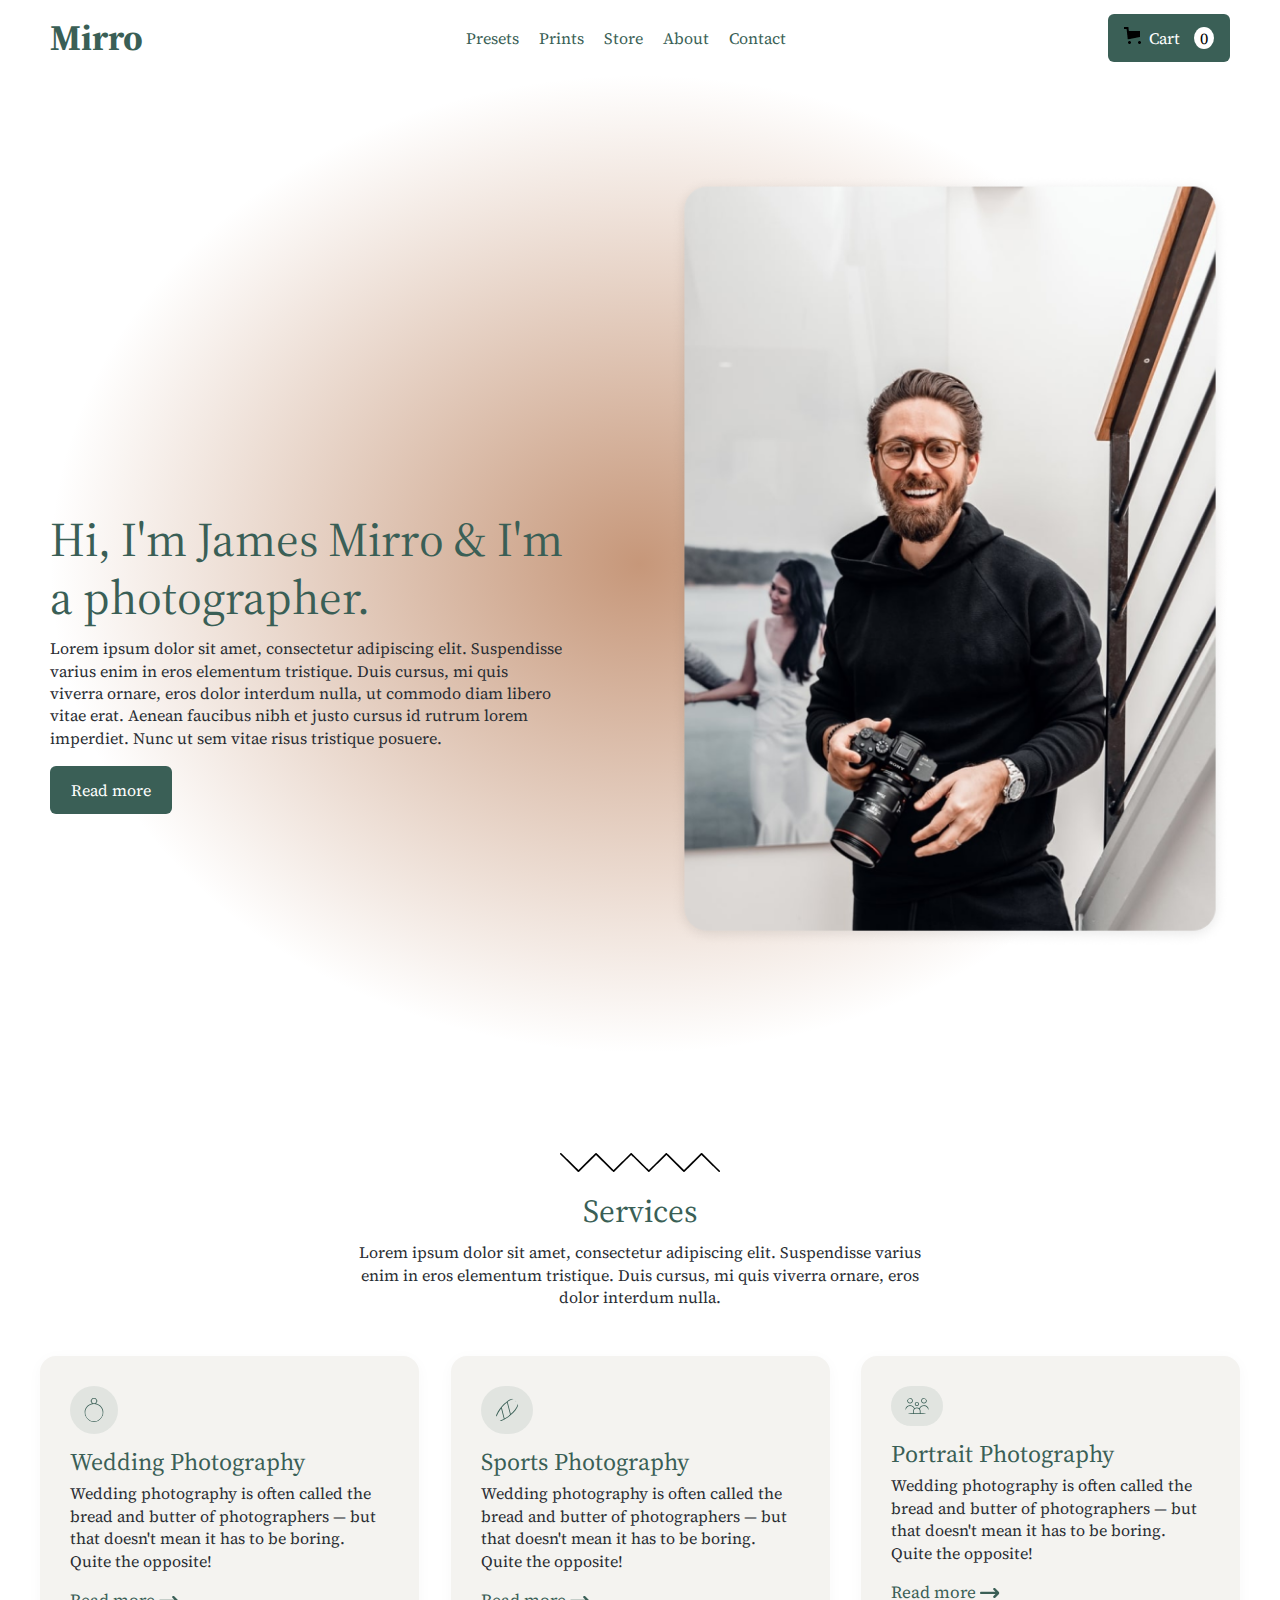
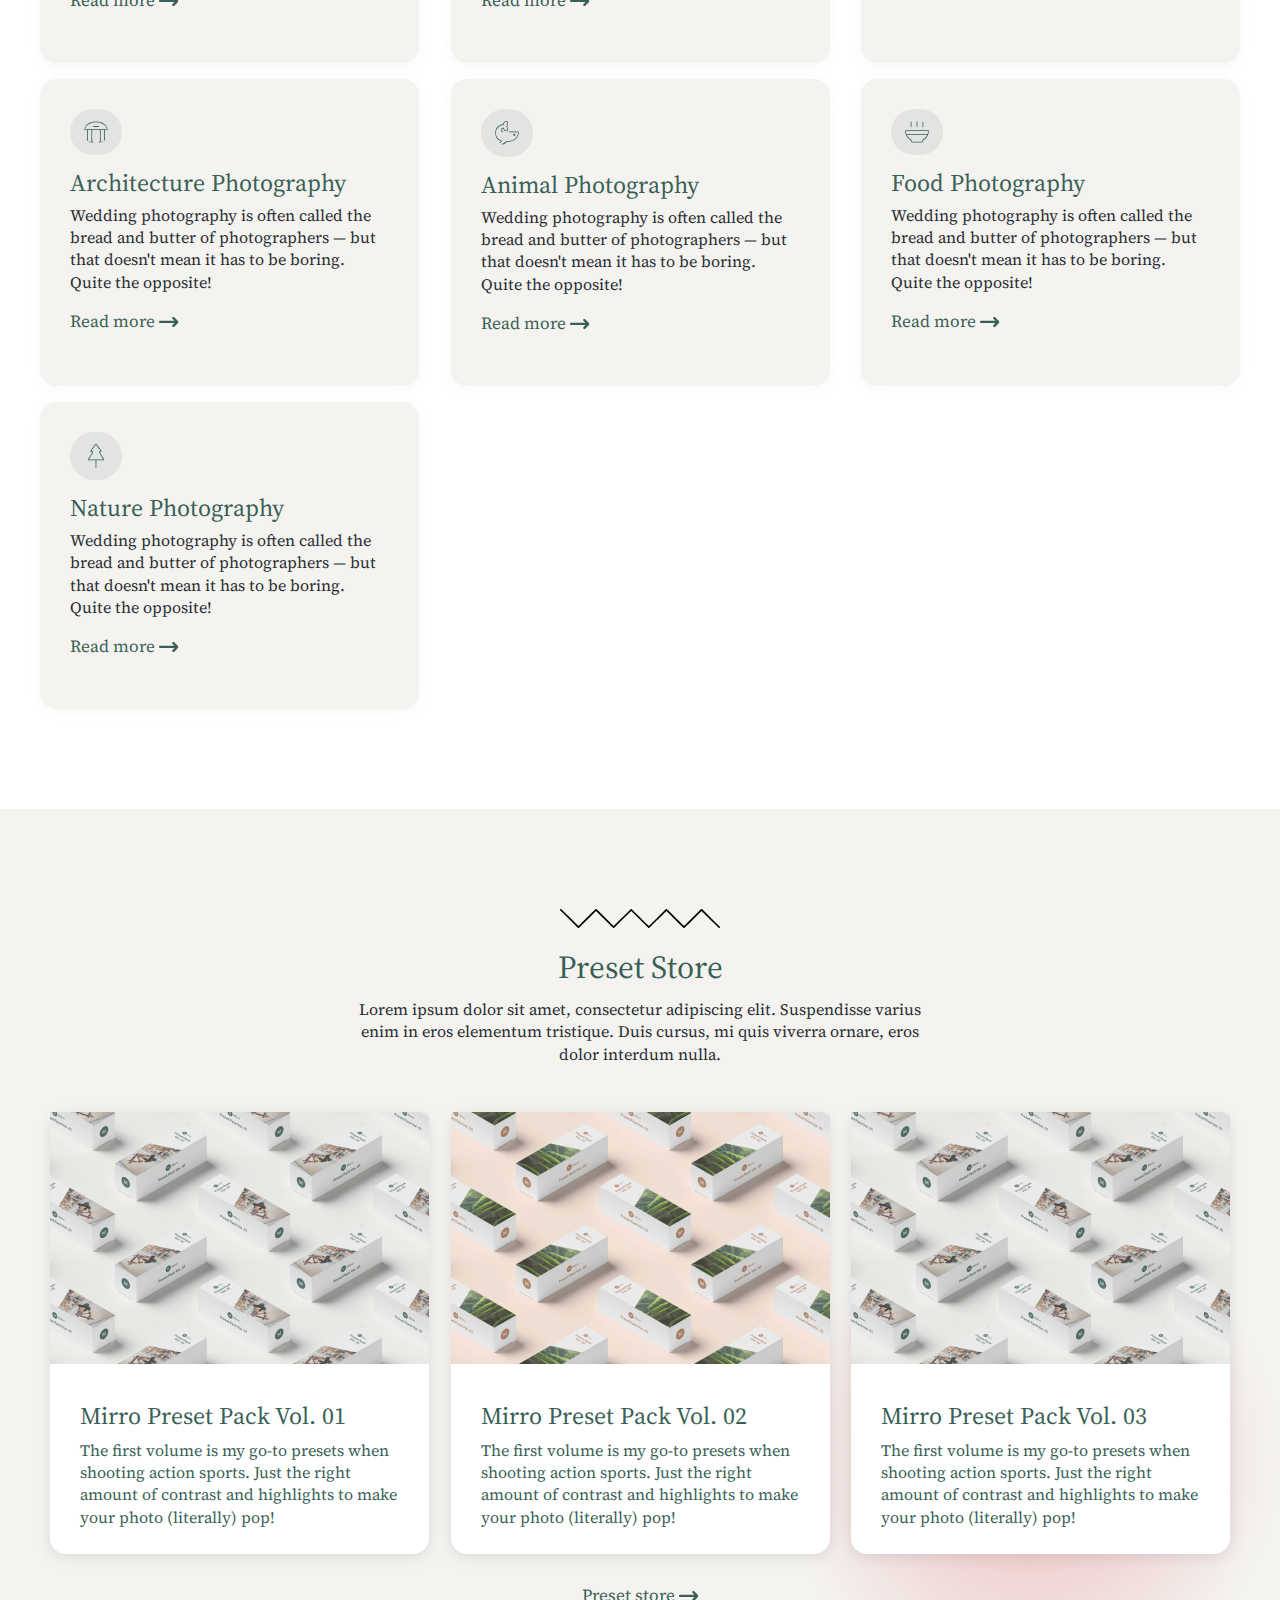
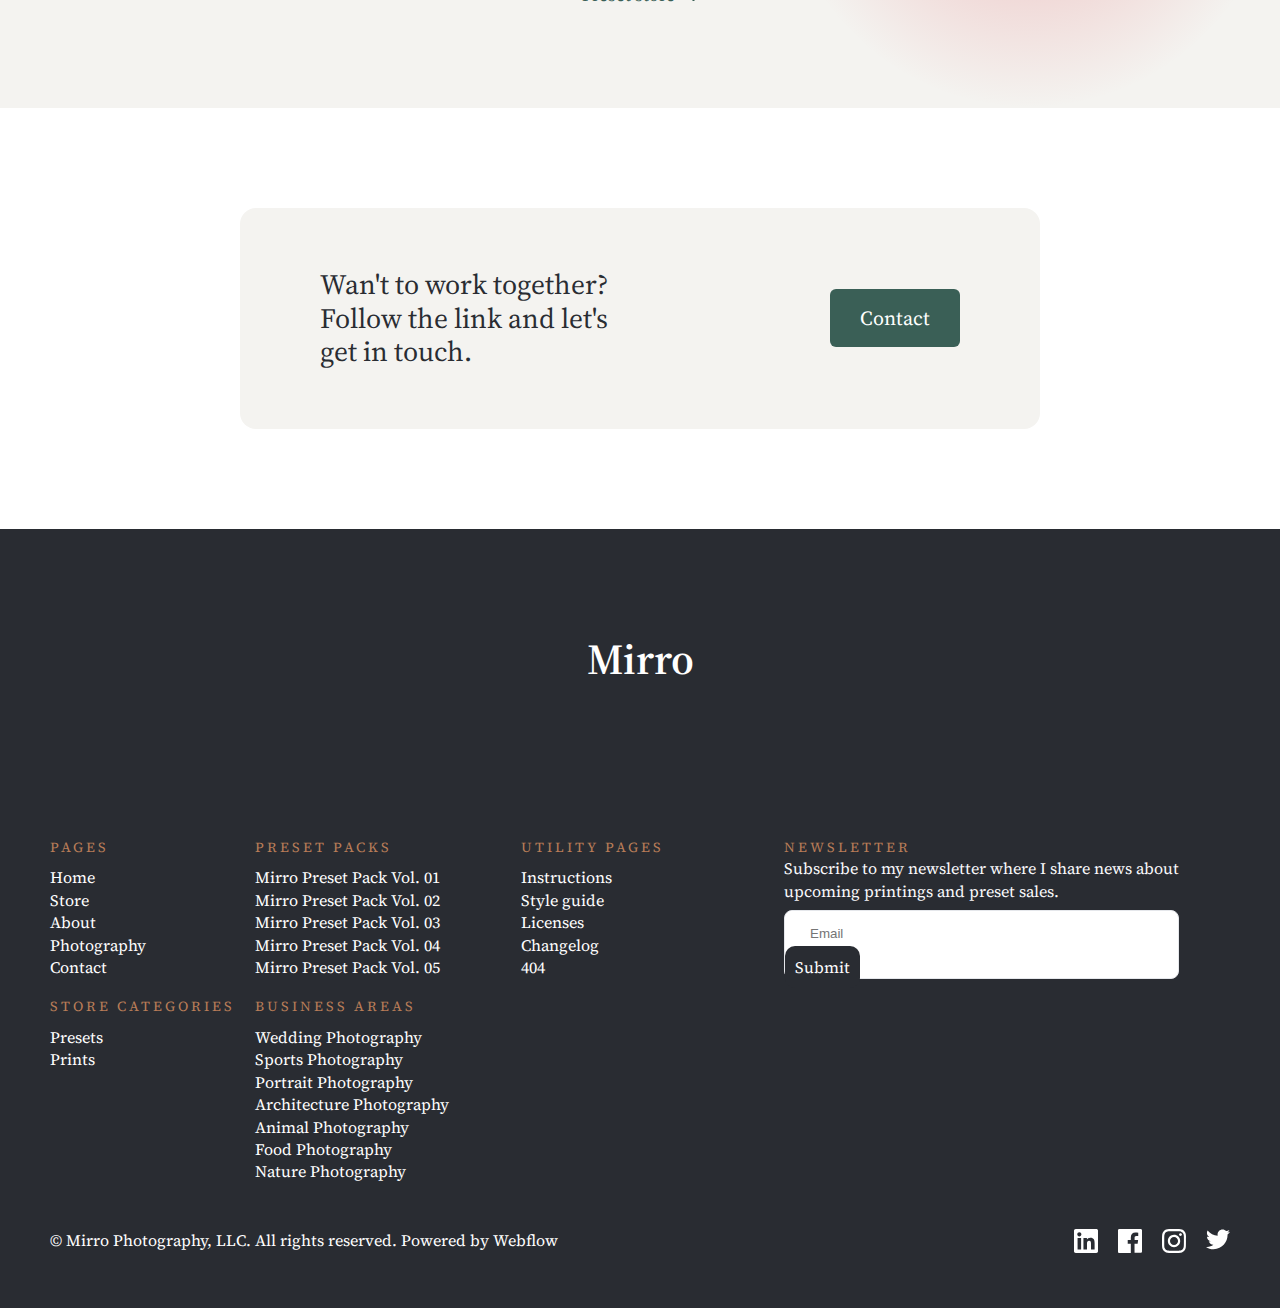
==== commit 60c915b9: "pages&&adaptiv" ====
--- a/index.html
+++ b/index.html
@@ -9,185 +9,199 @@
     <title>Mirro</title>
 </head>
 <body>
-    
-    <div class="header-block wrapper">
-        <header class="header-top">
-            <div class="logo-txt" title="Mirro - a photographer"><h1>Mirro</h1></div>
-            <nav>
-                <ul class="menu">
-                    <li><a href="#">Presets</a></li>
-                    <li><a href="#">Prints</a></li>
-                    <li><a href="#">Store</a></li>
-                    <li><a href="#">About</a></li>
-                    <li><a href="#">Contact</a></li>
-                </ul>
-            </nav>
+
+<div class="header-block wrapper">
+    <header class="header-top">
+        <div class="logo-txt" title="Mirro - a photographer"><h1>Mirro</h1></div>
+        <nav>
+            <ul class="menu">
+                <li><a href="./pages/presets.html">Presets</a></li>
+                <li><a href="#">Prints</a></li>
+                <li><a href="#">Store</a></li>
+                <li><a href="./pages/about.html">About</a></li>
+                <li><a href="#">Contact</a></li>
+            </ul>
+        </nav>
+        <div class="btn green-btn">
+            <a href="#"> <img src="img/icons/cart-icon.png" alt="buy"></a>
+            <div class="btn-txt">
+                <h4>Cart</h4>
+                <p>0</p>
+            </div>
+        </div>
+    </header>
+
+    <div class="header-content wrapper">
+        <div class="header-content-left">
+            <div class="header-content-title">
+                <h1>Hi, I'm James Mirro & I'm a photographer.</h1>
+                <h3>Lorem ipsum dolor sit amet, consectetur adipiscing elit. Suspendisse varius enim in eros elementum
+                    tristique. Duis cursus, mi quis viverra ornare, eros dolor interdum nulla, ut commodo diam libero
+                    vitae erat. Aenean faucibus nibh et justo cursus id rutrum lorem imperdiet. Nunc ut sem vitae risus
+                    tristique posuere.</h3>
+            </div>
             <div class="btn green-btn">
-                <a href="#"> <img src="img/icons/cart-icon.png" alt="buy"></a>
-                <div class="btn-txt">
-                    <h4>Cart</h4>
-                    <p>0</p>
-                </div>
-            </div>
-        </header>
-
-        <div class="header-content wrapper">
-            <div class="header-content-left">
-                <div class="header-content-title">
-                    <h1>Hi, I'm James Mirro & I'm a photographer.</h1>
-                    <h3>Lorem ipsum dolor sit amet, consectetur adipiscing elit. Suspendisse varius enim in eros elementum tristique. Duis cursus, mi quis viverra ornare, eros dolor interdum nulla, ut commodo diam libero vitae erat. Aenean faucibus nibh et justo cursus id rutrum lorem imperdiet. Nunc ut sem vitae risus tristique posuere.</h3>
-                </div>
-                <div class="btn green-btn">
-                    <a href="#">Read more</a>
-                </div>
-            </div>
-            <div class="header-content-right">
-                <div class="header-content-photo"><img src="img/m-photo.png" alt="img"></div>
-            </div>
-        </div>
-    </div>
-
-    
-
-    <section class="services-block wrapper">
-        <div class="services-block-title">
-            <div class="services-block-img"><img src="img/icons/line-t.png" alt="line-i"></div>
-            <h2>Services</h2>
-            <p>Lorem ipsum dolor sit amet, consectetur adipiscing elit. Suspendisse varius enim in eros elementum tristique. Duis cursus, mi quis viverra ornare, eros dolor interdum nulla.</p>
-        </div>
-
-        <div class="services-block-cards">
-            <div class="services-block-card">
-                <div class="card-logo"><img src="img/icons/icon-1.svg" alt="1"></div>
-                <div class="card-txt">
-                    <h2>Wedding Photography</h2>
-                    <p>Wedding photography is often called the bread and butter of photographers — but that doesn't mean it has to be boring. Quite the opposite!</p>
-                </div>
-                <div class="card-btn">
-                    <a href="#">Read more <img src="img/icons/arrow-icon.svg" alt=""></a>
-                </div>
-            </div>
-
-            <div class="services-block-card">
-                <div class="card-logo"><img src="img/icons/icon-2.svg" alt="2"></div>
-                <div class="card-txt">
-                    <h2>Sports Photography</h2>
-                    <p>Wedding photography is often called the bread and butter of photographers — but that doesn't mean it has to be boring. Quite the opposite!</p>
-                </div>
-                <div class="card-btn">
-                    <a href="#">Read more <img src="img/icons/arrow-icon.svg" alt=""></a>
-                </div>
-            </div>
-
-            <div class="services-block-card">
-                <div class="card-logo"><img src="img/icons/icon-3.svg" alt="3"></div>
-                <div class="card-txt">
-                    <h2>Portrait Photography</h2>
-                    <p>Wedding photography is often called the bread and butter of photographers — but that doesn't mean it has to be boring. Quite the opposite!</p>
-                </div>
-                <div class="card-btn">
-                    <a href="#">Read more <img src="img/icons/arrow-icon.svg" alt=""></a>
-                </div>
-            </div>
-
-            <div class="services-block-card">
-                <div class="card-logo"><img src="img/icons/icon-4.svg" alt="4"></div>
-                <div class="card-txt">
-                    <h2>Architecture Photography</h2>
-                    <p>Wedding photography is often called the bread and butter of photographers — but that doesn't mean it has to be boring. Quite the opposite!</p>
-                </div>
-                <div class="card-btn">
-                    <a href="#">Read more <img src="img/icons/arrow-icon.svg" alt=""></a>
-                </div>
-            </div>
-
-            <div class="services-block-card">
-                <div class="card-logo"><img src="img/icons/icon-5.svg" alt="5"></div>
-                <div class="card-txt">
-                    <h2>Animal Photography</h2>
-                    <p>Wedding photography is often called the bread and butter of photographers — but that doesn't mean it has to be boring. Quite the opposite!</p>
-                </div>
-                <div class="card-btn">
-                    <a href="#">Read more <img src="img/icons/arrow-icon.svg" alt=""></a>
-                </div>
-            </div>
-
-            <div class="services-block-card">
-                <div class="card-logo"><img src="img/icons/icon-6.svg" alt="6"></div>
-                <div class="card-txt">
-                    <h2>Food Photography</h2>
-                    <p>Wedding photography is often called the bread and butter of photographers — but that doesn't mean it has to be boring. Quite the opposite!</p>
-                </div>
-                <div class="card-btn">
-                    <a href="#">Read more <img src="img/icons/arrow-icon.svg" alt=""></a>
-                </div>
-            </div>
-
-            <div class="services-block-card">
-                <div class="card-logo"><img src="img/icons/icon-7.svg" alt="7"></div>
-                <div class="card-txt">
-                    <h2>Nature Photography</h2>
-                    <p>Wedding photography is often called the bread and butter of photographers — but that doesn't mean it has to be boring. Quite the opposite!</p>
-                </div>
-                <div class="card-btn">
-                    <a href="#">Read more <img src="img/icons/arrow-icon.svg" alt=""></a>
-                </div>
-            </div>
-        </div>
-    </section>
-    
-    <section class="store-block ">
-        <div class="store-block-title">
-            <div class="services-block-img"><img src="img/icons/line-t.png" alt="line-i"></div>
-            <h2>Preset Store</h2>
-            <p>Lorem ipsum dolor sit amet, consectetur adipiscing elit. Suspendisse varius enim in eros elementum tristique. Duis cursus, mi quis viverra ornare, eros dolor interdum nulla.</p>
-        </div>
-        <div class="store-block-cards wrapper">
-            <div class="store-block-card">
-                <div class="card-img"><img src="img/preset-img.png" alt="img"></div>
-                <div class="card-subtitle">
-                    <h2>Mirro Preset Pack Vol. 01</h2>
-                    <p>The first volume is my go-to presets when shooting action sports. Just the right amount of contrast and highlights to make your photo (literally) pop!</p>
-                </div>
-            </div>
-
-            <div class="store-block-card">
-                <div class="card-img"><img src="img/preset-img2.png" alt="img"></div>
-                <div class="card-subtitle">
-                    <h2>Mirro Preset Pack Vol. 02</h2>
-                    <p>The first volume is my go-to presets when shooting action sports. Just the right amount of contrast and highlights to make your photo (literally) pop!</p>
-                </div>
-            </div>
-
-            <div class="store-block-card">
-                <div class="card-img"><img src="img/preset-img.png" alt="img"></div>
-                <div class="card-subtitle">
-                    <h2>Mirro Preset Pack Vol. 03</h2>
-                    <p>The first volume is my go-to presets when shooting action sports. Just the right amount of contrast and highlights to make your photo (literally) pop!</p>
-                </div>
-            </div>
-        </div>
-        <div class="store-block-btn">
-            <a href="#">Preset store <img src="img/icons/arrow-icon.svg" alt=""></a>
-        </div>
-    </section>
-
-    <section class="contact-block wrapper">
-        <div class="contact-item">
-            <div class="contact-item-txt">
-                <h2>Wan't to work together? Follow the link and let's get in touch.</h2>
-            </div>
-            <div class="contact-btn">
-                <a href="#">Contact</a>
-            </div>
-        </div>
-    </section>
-
-
-    <footer class="footer-block">
-        <div class="footer-top">
-            <h1>Mirro</h1>
-        
+                <a href="#">Read more</a>
+            </div>
+        </div>
+        <div class="header-content-right">
+            <div class="header-content-photo"><img src="img/m-photo.png" alt="img"></div>
+        </div>
+    </div>
+</div>
+
+
+<section class="services-block wrapper">
+    <div class="services-block-title">
+        <div class="services-block-img"><img src="img/icons/line-t.png" alt="line-i"></div>
+        <h2>Services</h2>
+        <p>Lorem ipsum dolor sit amet, consectetur adipiscing elit. Suspendisse varius enim in eros elementum tristique.
+            Duis cursus, mi quis viverra ornare, eros dolor interdum nulla.</p>
+    </div>
+
+    <div class="services-block-cards">
+        <div class="services-block-card">
+            <div class="card-logo"><img src="img/icons/icon-1.svg" alt="1"></div>
+            <div class="card-txt">
+                <h2>Wedding Photography</h2>
+                <p>Wedding photography is often called the bread and butter of photographers — but that doesn't mean it
+                    has to be boring. Quite the opposite!</p>
+            </div>
+            <div class="card-btn">
+                <a href="#">Read more <img src="img/icons/arrow-icon.svg" alt=""></a>
+            </div>
+        </div>
+
+        <div class="services-block-card">
+            <div class="card-logo"><img src="img/icons/icon-2.svg" alt="2"></div>
+            <div class="card-txt">
+                <h2>Sports Photography</h2>
+                <p>Wedding photography is often called the bread and butter of photographers — but that doesn't mean it
+                    has to be boring. Quite the opposite!</p>
+            </div>
+            <div class="card-btn">
+                <a href="#">Read more <img src="img/icons/arrow-icon.svg" alt=""></a>
+            </div>
+        </div>
+
+        <div class="services-block-card">
+            <div class="card-logo"><img src="img/icons/icon-3.svg" alt="3"></div>
+            <div class="card-txt">
+                <h2>Portrait Photography</h2>
+                <p>Wedding photography is often called the bread and butter of photographers — but that doesn't mean it
+                    has to be boring. Quite the opposite!</p>
+            </div>
+            <div class="card-btn">
+                <a href="#">Read more <img src="img/icons/arrow-icon.svg" alt=""></a>
+            </div>
+        </div>
+
+        <div class="services-block-card">
+            <div class="card-logo"><img src="img/icons/icon-4.svg" alt="4"></div>
+            <div class="card-txt">
+                <h2>Architecture Photography</h2>
+                <p>Wedding photography is often called the bread and butter of photographers — but that doesn't mean it
+                    has to be boring. Quite the opposite!</p>
+            </div>
+            <div class="card-btn">
+                <a href="#">Read more <img src="img/icons/arrow-icon.svg" alt=""></a>
+            </div>
+        </div>
+
+        <div class="services-block-card">
+            <div class="card-logo"><img src="img/icons/icon-5.svg" alt="5"></div>
+            <div class="card-txt">
+                <h2>Animal Photography</h2>
+                <p>Wedding photography is often called the bread and butter of photographers — but that doesn't mean it
+                    has to be boring. Quite the opposite!</p>
+            </div>
+            <div class="card-btn">
+                <a href="#">Read more <img src="img/icons/arrow-icon.svg" alt=""></a>
+            </div>
+        </div>
+
+        <div class="services-block-card">
+            <div class="card-logo"><img src="img/icons/icon-6.svg" alt="6"></div>
+            <div class="card-txt">
+                <h2>Food Photography</h2>
+                <p>Wedding photography is often called the bread and butter of photographers — but that doesn't mean it
+                    has to be boring. Quite the opposite!</p>
+            </div>
+            <div class="card-btn">
+                <a href="#">Read more <img src="img/icons/arrow-icon.svg" alt=""></a>
+            </div>
+        </div>
+
+        <div class="services-block-card">
+            <div class="card-logo"><img src="img/icons/icon-7.svg" alt="7"></div>
+            <div class="card-txt">
+                <h2>Nature Photography</h2>
+                <p>Wedding photography is often called the bread and butter of photographers — but that doesn't mean it
+                    has to be boring. Quite the opposite!</p>
+            </div>
+            <div class="card-btn">
+                <a href="#">Read more <img src="img/icons/arrow-icon.svg" alt=""></a>
+            </div>
+        </div>
+    </div>
+</section>
+
+<section class="store-block">
+    <div class="store-block-title">
+        <div class="services-block-img"><img src="img/icons/line-t.png" alt="line-i"></div>
+        <h2>Preset Store</h2>
+        <p>Lorem ipsum dolor sit amet, consectetur adipiscing elit. Suspendisse varius enim in eros elementum tristique.
+            Duis cursus, mi quis viverra ornare, eros dolor interdum nulla.</p>
+    </div>
+    <div class="store-block-cards wrapper">
+        <div class="store-block-card">
+            <div class="card-img"><img src="img/preset-img.png" alt="img"></div>
+            <div class="card-subtitle">
+                <h2>Mirro Preset Pack Vol. 01</h2>
+                <p>The first volume is my go-to presets when shooting action sports. Just the right amount of contrast
+                    and highlights to make your photo (literally) pop!</p>
+            </div>
+        </div>
+
+        <div class="store-block-card">
+            <div class="card-img"><img src="img/preset-img2.png" alt="img"></div>
+            <div class="card-subtitle">
+                <h2>Mirro Preset Pack Vol. 02</h2>
+                <p>The first volume is my go-to presets when shooting action sports. Just the right amount of contrast
+                    and highlights to make your photo (literally) pop!</p>
+            </div>
+        </div>
+
+        <div class="store-block-card">
+            <div class="card-img"><img src="img/preset-img.png" alt="img"></div>
+            <div class="card-subtitle">
+                <h2>Mirro Preset Pack Vol. 03</h2>
+                <p>The first volume is my go-to presets when shooting action sports. Just the right amount of contrast
+                    and highlights to make your photo (literally) pop!</p>
+            </div>
+        </div>
+    </div>
+    <div class="store-block-btn">
+        <a href="#">Preset store <img src="img/icons/arrow-icon.svg" alt=""></a>
+    </div>
+</section>
+
+<section class="contact-block wrapper">
+    <div class="contact-item">
+        <div class="contact-item-txt">
+            <h2>Wan't to work together? Follow the link and let's get in touch.</h2>
+        </div>
+        <div class="contact-btn">
+            <a href="#">Contact</a>
+        </div>
+    </div>
+</section>
+
+
+<footer class="footer-block">
+    <div class="footer-top">
+        <h1>Mirro</h1>
+
         <div class="footer-content wrapper">
             <div class="footer-content">
                 <div class="row">
@@ -259,7 +273,8 @@
                 <div class="footer-content-search">
                     <div class="search-title">
                         <h2>Newsletter</h2>
-                        <p>Subscribe to my newsletter where I share news about <br> upcoming printings and preset sales.</p>
+                        <p>Subscribe to my newsletter where I share news about <br> upcoming printings and preset sales.
+                        </p>
                     </div>
                     <div class="search-btn">
                         <form action="get">
@@ -281,8 +296,8 @@
             </div>
         </div>
     </div>
-    </footer>
-
- 
+</footer>
+
+
 </body>
 </html>--- a/css/style.css
+++ b/css/style.css
@@ -47,10 +47,11 @@
 
 nav ul {
     display: flex;
-    justify-content: space-between;
+    justify-content: flex-end;
     gap: 20px;
-    padding: 0 30px 0 577px;
-}
+    
+}
+
 li a {
     font-weight: 400;
     font-size: 16px;
@@ -94,7 +95,7 @@
     color: #fff;
     background: #3A5F56;
     border-radius: 6px;
-    
+
 }
 
 /*header-cont*/
@@ -175,7 +176,7 @@
     gap: 16px;
     flex-wrap: wrap;
     margin-top: 47px;
-    
+
 }
 
 .services-block-card {
@@ -209,6 +210,7 @@
     line-height: 140%;
     color: #292C32;
 }
+
 .card-btn {
     padding-top: 17px;
 }
@@ -225,6 +227,18 @@
 .store-block {
     padding: 100px 0;
     background: #F4F3F0;
+    position: relative;
+}
+
+.store-block::after {
+    content: '';
+    position: absolute;
+    bottom: 0;
+    right: 0;
+    width: 501px;
+    height: 501px;
+    background: radial-gradient(50% 50% at 50% 50%, rgba(219, 52, 59, 0.296) 0%, rgba(219, 52, 59, 0) 100%);
+    z-index: 1;
 }
 
 .store-block-cards {
@@ -240,6 +254,7 @@
     box-shadow: 0px 3px 15px rgba(0, 0, 0, 0.1);
     border-radius: 16px;
     cursor: pointer;
+    z-index: 2;
 }
 
 .card-subtitle {
@@ -305,7 +320,7 @@
     font-size: 20px;
     line-height: 140%;
     text-align: center;
-    
+
 }
 
 /*footer*/
@@ -330,7 +345,7 @@
 
 .row {
     display: flex;
-    
+
 }
 
 .col ul {
@@ -418,6 +433,3 @@
     display: flex;
     gap: 20px;
 }
-
-
-@media (max-width: )--- a/css/adaptiv.css
+++ b/css/adaptiv.css
@@ -1,3 +1,16 @@
+
+@media (max-width: 1200px) {
+    .store-block-card {
+        max-width: 340px;
+    }
+
+    .card-img img {
+        width: 100%;
+        height: auto;
+    }
+}
+
+
 @media (max-width: 1024px) {
 
     .wrapper {
